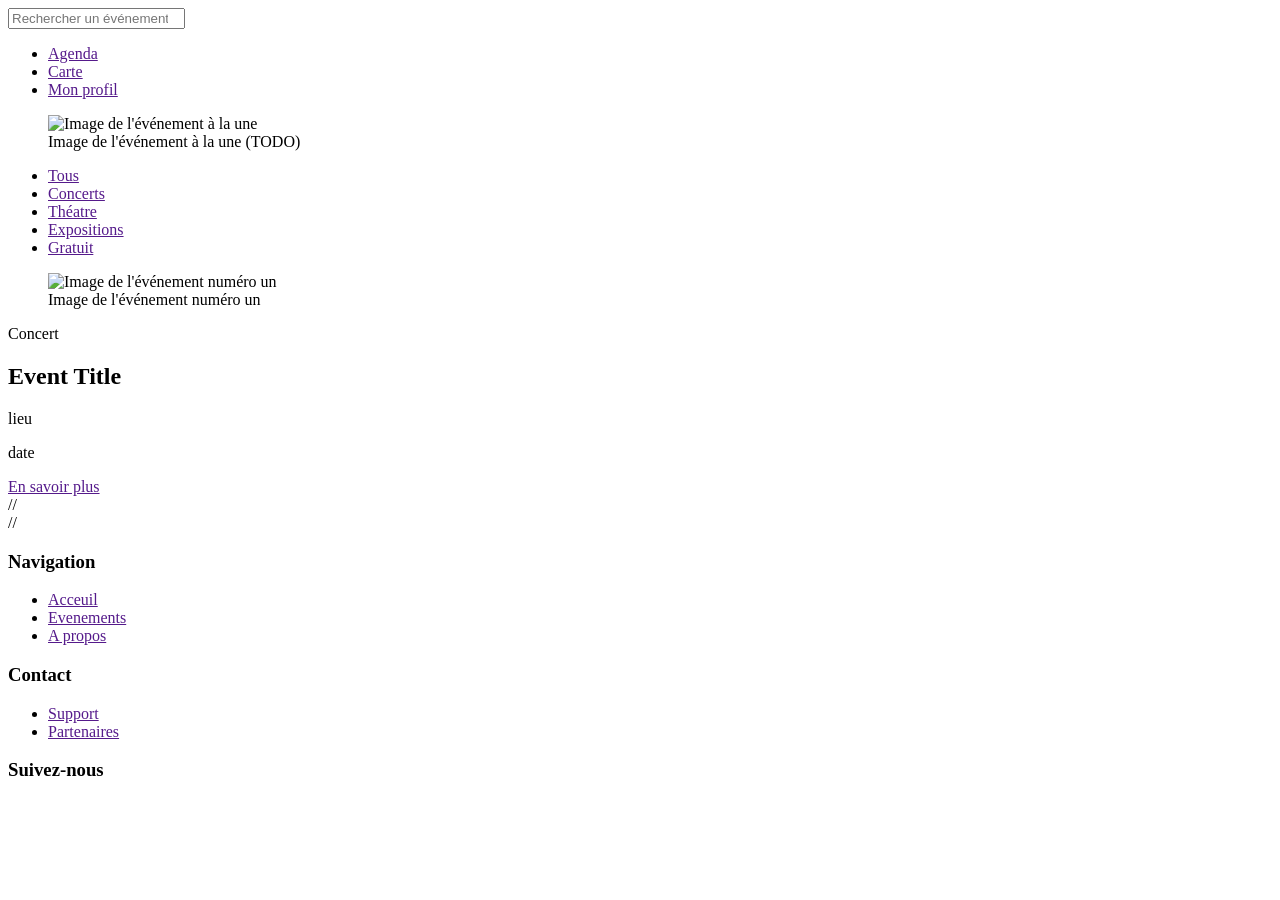
==== index.html @ 1925005e "feat: draft initial event platform structure   Initial WIP commit for the VillaNova event discovery " ====
<!DOCTYPE html>

<html lang="fr">

<head>
    <meta charset="UTF-8">
    <title>VillaNova</title>
    <script src="" defer></script>
</head>

<body>
    <header>
        <form action="" role="search">
            <input type="search" placeholder="Rechercher un événement..." aria-label="Rechercher un événement">
        </form>
        <nav aria-label="Navigation principale">
            <ul>
                <li><a href="">Agenda</a></li>
                <li><a href="">Carte</a></li>
                <li><a href="">Mon profil</a></li>
            </ul>
        </nav>
    </header>

    <main>
        <!-- main event -->
        <section>
            <!-- picture as required many versions of same picture depending on screen -->
            <!-- source used to input a media query condition and let the browser choose -->
            <figure>
                <picture>
                    <source media="(max-width: 768)px" type="Image/webp" srcset="">
                    <source media="(min-width: 769)px" type="Image/webp" srcset="">
                    <img src="" alt="Image de l'événement à la une" loading="lazy">
                </picture>
                <figcaption>
                    Image de l'événement à la une (TODO)
                </figcaption>
            </figure>
        </section>

        <section>
            <!-- filtres -->
            <nav aria-label="Filtres des événements">
                <ul>
                    <li><a href="">Tous</a></li>
                    <li><a href="">Concerts</a></li>
                    <li><a href="">Théatre</a></li>
                    <li><a href="">Expositions</a></li>
                    <li><a href="">Gratuit</a></li>
                </ul>
            </nav>

            <div>
                <article>
                    <figure>
                        <picture>
                            <source media="(max-width: 768)px" type="Image/webp" srcset="">
                            <source media="(min-width: 769)px" type="Image/webp" srcset="">
                            <img src="" alt="Image de l'événement numéro un" loading="lazy">
                        </picture>
                        <figcaption>
                            Image de l'événement numéro un
                        </figcaption>
                    </figure>
                    <!-- filtres -->
                    <span>Concert</span>
                    <h2>Event Title</h2>
                    <p>lieu</p>
                    <p>date</p>
                    <a href="" aria-label="En savoir plus sur l'événement Event Title">En savoir plus</a>
                </article>
                <article>
                    //
                </article>
                <article>
                    //
                </article>
            </div>
        </section>
    </main>

    <footer>
        <div>
            <!-- box footer -->
            <div>
                <h3>Navigation</h3>
                <ul>
                    <li><a href="">Acceuil</a></li>
                    <li><a href="">Evenements</a></li>
                    <li><a href="">A propos</a></li>
                </ul>
            </div>
            <div>
                <h3>Contact</h3>
                <ul>
                    <li><a href="">Support</a></li>
                    <li><a href="">Partenaires</a></li>
                </ul>
            </div>
            <div>
                <h3>Suivez-nous</h3>
            </div>
        </div>
    </footer>
</body>

</html>
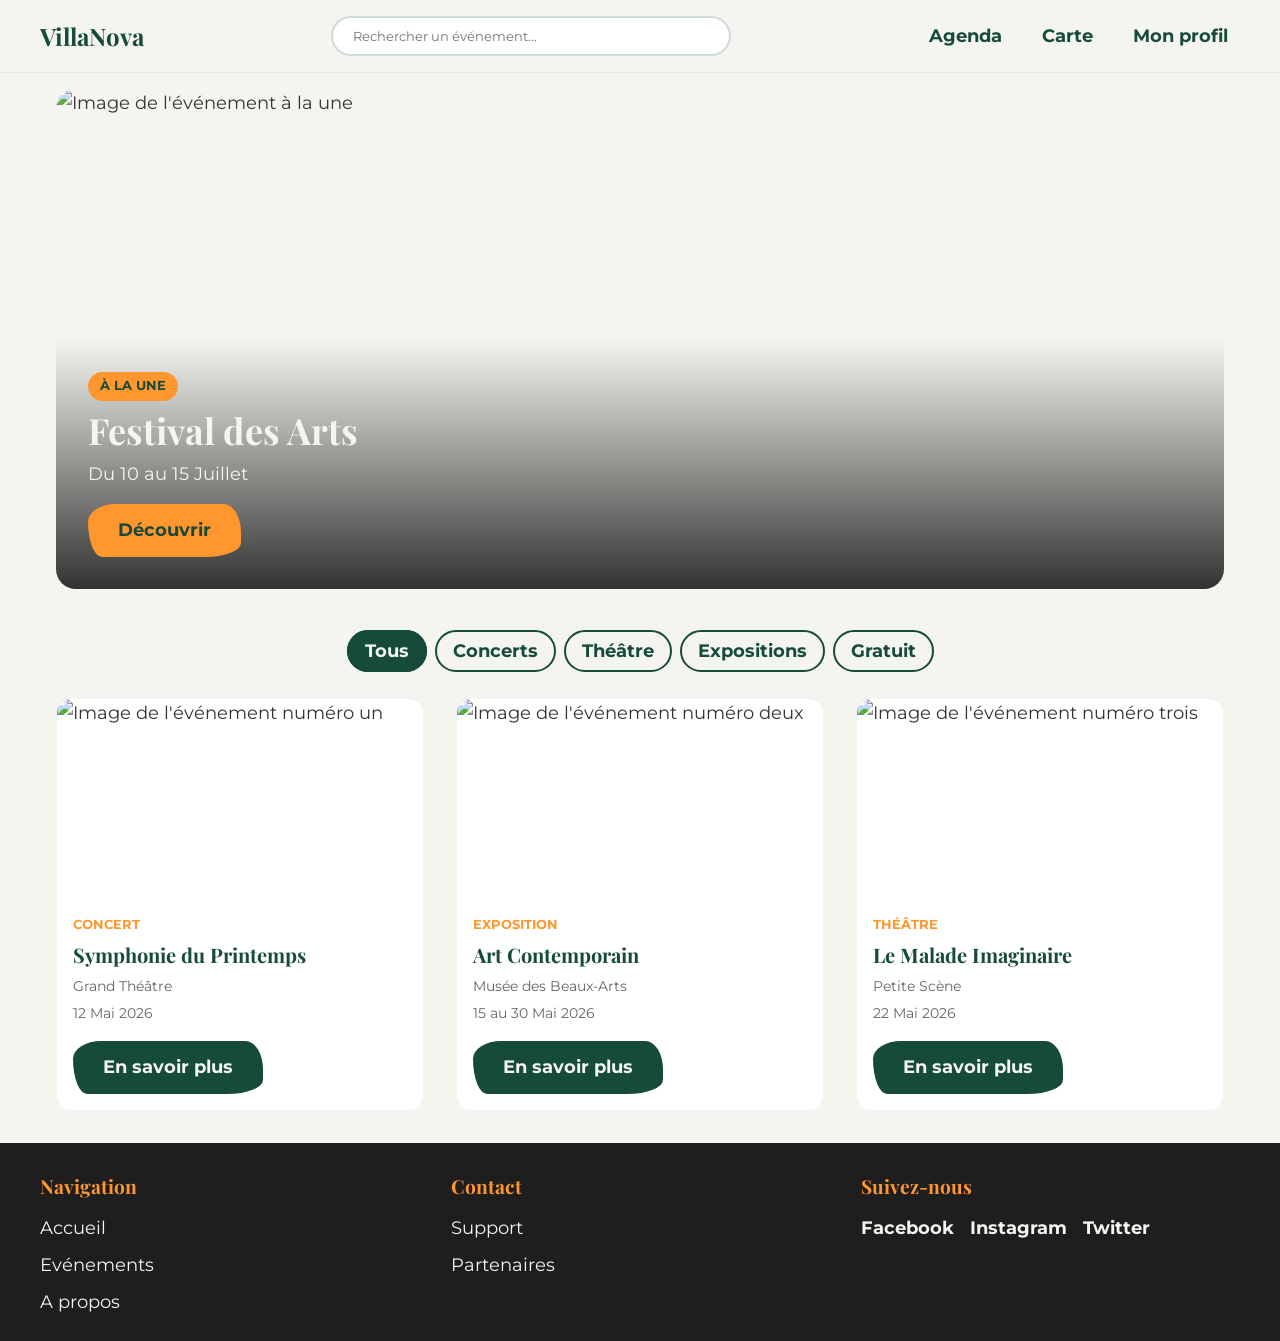
==== commit 63692cae: "feat: implement initial landing page and event detail structures    - Refactor index.html with seman" ====
--- a/index.html
+++ b/index.html
@@ -1,105 +1,136 @@
 <!DOCTYPE html>
-
 <html lang="fr">
 
 <head>
     <meta charset="UTF-8">
+    <meta name="viewport" content="width=device-width, initial-scale=1.0">
     <title>VillaNova</title>
+    <link rel="stylesheet" href="main.css">
     <script src="" defer></script>
 </head>
 
 <body>
-    <header>
-        <form action="" role="search">
-            <input type="search" placeholder="Rechercher un événement..." aria-label="Rechercher un événement">
-        </form>
-        <nav aria-label="Navigation principale">
-            <ul>
-                <li><a href="">Agenda</a></li>
-                <li><a href="">Carte</a></li>
-                <li><a href="">Mon profil</a></li>
-            </ul>
-        </nav>
+    <header class="site-header">
+        <div class="header-container">
+            <a href="index.html" class="logo">VillaNova</a>
+            <form action="" role="search" class="search-form">
+                <input type="search" placeholder="Rechercher un événement..." aria-label="Rechercher un événement">
+            </form>
+            <nav class="main-nav" aria-label="Navigation principale">
+                <ul>
+                    <li><a href="index.html">Agenda</a></li>
+                    <li><a href="">Carte</a></li>
+                    <li><a href="">Mon profil</a></li>
+                </ul>
+            </nav>
+        </div>
     </header>
 
     <main>
-        <!-- main event -->
-        <section>
-            <!-- picture as required many versions of same picture depending on screen -->
-            <!-- source used to input a media query condition and let the browser choose -->
-            <figure>
+        <section class="hero">
+            <figure class="hero-figure">
                 <picture>
-                    <source media="(max-width: 768)px" type="Image/webp" srcset="">
-                    <source media="(min-width: 769)px" type="Image/webp" srcset="">
-                    <img src="" alt="Image de l'événement à la une" loading="lazy">
+                    <source media="(max-width: 768px)" type="image/webp" srcset="https://placehold.co/800x400/164A3B/FFF?text=Hero+Mobile">
+                    <source media="(min-width: 769px)" type="image/webp" srcset="https://placehold.co/1200x500/164A3B/FFF?text=Hero+Desktop">
+                    <img src="https://placehold.co/1200x500/164A3B/FFF" alt="Image de l'événement à la une" loading="lazy">
                 </picture>
-                <figcaption>
-                    Image de l'événement à la une (TODO)
-                </figcaption>
+                <div class="hero-content">
+                    <span class="hero-tag">À la une</span>
+                    <h2 class="hero-title">Festival des Arts</h2>
+                    <p class="hero-date">Du 10 au 15 Juillet</p>
+                    <a href="event-detail.html" class="btn-secondary">Découvrir</a>
+                </div>
             </figure>
         </section>
 
-        <section>
-            <!-- filtres -->
-            <nav aria-label="Filtres des événements">
+        <section class="events-section">
+            <nav class="filters-nav" aria-label="Filtres des événements">
                 <ul>
-                    <li><a href="">Tous</a></li>
+                    <li><a href="" class="active">Tous</a></li>
                     <li><a href="">Concerts</a></li>
-                    <li><a href="">Théatre</a></li>
+                    <li><a href="">Théâtre</a></li>
                     <li><a href="">Expositions</a></li>
                     <li><a href="">Gratuit</a></li>
                 </ul>
             </nav>
 
-            <div>
-                <article>
-                    <figure>
+            <div class="events-grid">
+                <article class="event-card">
+                    <figure class="event-image">
                         <picture>
-                            <source media="(max-width: 768)px" type="Image/webp" srcset="">
-                            <source media="(min-width: 769)px" type="Image/webp" srcset="">
-                            <img src="" alt="Image de l'événement numéro un" loading="lazy">
+                            <source media="(max-width: 768px)" type="image/webp" srcset="https://placehold.co/400x300/E5E7EB/2A2A2A?text=Event+1">
+                            <source media="(min-width: 769px)" type="image/webp" srcset="https://placehold.co/400x300/E5E7EB/2A2A2A?text=Event+1">
+                            <img src="https://placehold.co/400x300/E5E7EB/2A2A2A?text=Event+1" alt="Image de l'événement numéro un" loading="lazy">
                         </picture>
-                        <figcaption>
-                            Image de l'événement numéro un
-                        </figcaption>
                     </figure>
-                    <!-- filtres -->
-                    <span>Concert</span>
-                    <h2>Event Title</h2>
-                    <p>lieu</p>
-                    <p>date</p>
-                    <a href="" aria-label="En savoir plus sur l'événement Event Title">En savoir plus</a>
+                    <div class="event-content">
+                        <span class="event-category">Concert</span>
+                        <h3 class="event-title">Symphonie du Printemps</h3>
+                        <p class="event-location">Grand Théâtre</p>
+                        <p class="event-date">12 Mai 2026</p>
+                        <a href="event-detail.html" class="btn-primary" aria-label="En savoir plus sur l'événement Symphonie du Printemps">En savoir plus</a>
+                    </div>
                 </article>
-                <article>
-                    //
+                <article class="event-card">
+                    <figure class="event-image">
+                        <picture>
+                            <source media="(max-width: 768px)" type="image/webp" srcset="https://placehold.co/400x300/E5E7EB/2A2A2A?text=Event+2">
+                            <source media="(min-width: 769px)" type="image/webp" srcset="https://placehold.co/400x300/E5E7EB/2A2A2A?text=Event+2">
+                            <img src="https://placehold.co/400x300/E5E7EB/2A2A2A?text=Event+2" alt="Image de l'événement numéro deux" loading="lazy">
+                        </picture>
+                    </figure>
+                    <div class="event-content">
+                        <span class="event-category">Exposition</span>
+                        <h3 class="event-title">Art Contemporain</h3>
+                        <p class="event-location">Musée des Beaux-Arts</p>
+                        <p class="event-date">15 au 30 Mai 2026</p>
+                        <a href="event-detail.html" class="btn-primary" aria-label="En savoir plus sur l'événement Art Contemporain">En savoir plus</a>
+                    </div>
                 </article>
-                <article>
-                    //
+                <article class="event-card">
+                    <figure class="event-image">
+                        <picture>
+                            <source media="(max-width: 768px)" type="image/webp" srcset="https://placehold.co/400x300/E5E7EB/2A2A2A?text=Event+3">
+                            <source media="(min-width: 769px)" type="image/webp" srcset="https://placehold.co/400x300/E5E7EB/2A2A2A?text=Event+3">
+                            <img src="https://placehold.co/400x300/E5E7EB/2A2A2A?text=Event+3" alt="Image de l'événement numéro trois" loading="lazy">
+                        </picture>
+                    </figure>
+                    <div class="event-content">
+                        <span class="event-category">Théâtre</span>
+                        <h3 class="event-title">Le Malade Imaginaire</h3>
+                        <p class="event-location">Petite Scène</p>
+                        <p class="event-date">22 Mai 2026</p>
+                        <a href="event-detail.html" class="btn-primary" aria-label="En savoir plus sur l'événement Le Malade Imaginaire">En savoir plus</a>
+                    </div>
                 </article>
             </div>
         </section>
     </main>
 
-    <footer>
-        <div>
-            <!-- box footer -->
-            <div>
+    <footer class="site-footer">
+        <div class="footer-container">
+            <div class="footer-box">
                 <h3>Navigation</h3>
                 <ul>
-                    <li><a href="">Acceuil</a></li>
-                    <li><a href="">Evenements</a></li>
+                    <li><a href="index.html">Accueil</a></li>
+                    <li><a href="">Evénements</a></li>
                     <li><a href="">A propos</a></li>
                 </ul>
             </div>
-            <div>
+            <div class="footer-box">
                 <h3>Contact</h3>
                 <ul>
                     <li><a href="">Support</a></li>
                     <li><a href="">Partenaires</a></li>
                 </ul>
             </div>
-            <div>
+            <div class="footer-box">
                 <h3>Suivez-nous</h3>
+                <ul class="social-links">
+                    <li><a href="#">Facebook</a></li>
+                    <li><a href="#">Instagram</a></li>
+                    <li><a href="#">Twitter</a></li>
+                </ul>
             </div>
         </div>
     </footer>
--- a/main.css
+++ b/main.css
@@ -0,0 +1,547 @@
+@import url("https://fonts.googleapis.com/css2?family=Lexend:wght@400;500&family=Montserrat:wght@400;700&family=Playfair+Display:ital,wght@0,400;0,700;1,400&display=swap");
+.btn-primary {
+  padding: 12px 30px;
+  border-radius: 40px 25px 50px 20px/25px 40px 20px 50px;
+  border: none;
+  font-family: "Montserrat", sans-serif;
+  font-weight: bold;
+  cursor: pointer;
+  text-decoration: none;
+  display: inline-block;
+  transition: all 0.3s ease;
+}
+.btn-primary:hover {
+  opacity: 0.85;
+  transform: translateY(-2px);
+  border-radius: 25px 40px 20px 50px/40px 25px 50px 20px;
+}
+.btn-primary:focus-visible {
+  outline: 3px solid #FF962E;
+  outline-offset: 4px;
+}
+.btn-primary {
+  background-color: #164A3B;
+  color: #F5F5F0;
+}
+
+.btn-secondary {
+  padding: 12px 30px;
+  border-radius: 40px 25px 50px 20px/25px 40px 20px 50px;
+  border: none;
+  font-family: "Montserrat", sans-serif;
+  font-weight: bold;
+  cursor: pointer;
+  text-decoration: none;
+  display: inline-block;
+  transition: all 0.3s ease;
+}
+.btn-secondary:hover {
+  opacity: 0.85;
+  transform: translateY(-2px);
+  border-radius: 25px 40px 20px 50px/40px 25px 50px 20px;
+}
+.btn-secondary:focus-visible {
+  outline: 3px solid #FF962E;
+  outline-offset: 4px;
+}
+.btn-secondary {
+  background-color: #FF962E;
+  color: #164A3B;
+}
+
+.btn-outline {
+  padding: 12px 30px;
+  border-radius: 40px 25px 50px 20px/25px 40px 20px 50px;
+  border: none;
+  font-family: "Montserrat", sans-serif;
+  font-weight: bold;
+  cursor: pointer;
+  text-decoration: none;
+  display: inline-block;
+  transition: all 0.3s ease;
+}
+.btn-outline:hover {
+  opacity: 0.85;
+  transform: translateY(-2px);
+  border-radius: 25px 40px 20px 50px/40px 25px 50px 20px;
+}
+.btn-outline:focus-visible {
+  outline: 3px solid #FF962E;
+  outline-offset: 4px;
+}
+.btn-outline {
+  background-color: transparent;
+  border: 2px solid #164A3B;
+  color: #164A3B;
+}
+
+* {
+  margin: 0;
+  padding: 0;
+  box-sizing: border-box;
+}
+
+body {
+  background-color: #F5F5F0;
+}
+
+html {
+  font-size: 100%;
+}
+
+body {
+  font-family: "Montserrat", sans-serif;
+  font-size: clamp(1rem, 1vw + 0.8rem, 1.125rem);
+  line-height: 1.6;
+  color: #333;
+}
+
+h1,
+h2,
+h3,
+h4 {
+  font-family: "Playfair Display", serif;
+  color: #164A3B;
+  line-height: 1.2;
+  margin-bottom: 0.5em;
+}
+
+h1 {
+  font-size: clamp(2rem, 4vw + 1rem, 3rem);
+}
+
+h2 {
+  font-size: clamp(1.75rem, 3vw + 1rem, 2.25rem);
+}
+
+h3 {
+  font-size: clamp(1.5rem, 2vw + 1rem, 1.75rem);
+}
+
+h4 {
+  font-size: clamp(1.25rem, 1.5vw + 1rem, 1.5rem);
+}
+
+.dyslexic-mode {
+  font-family: "Lexend", sans-serif !important;
+}
+.dyslexic-mode h1,
+.dyslexic-mode h2,
+.dyslexic-mode h3,
+.dyslexic-mode h4,
+.dyslexic-mode p,
+.dyslexic-mode span,
+.dyslexic-mode a,
+.dyslexic-mode button {
+  font-family: "Lexend", sans-serif !important;
+  letter-spacing: 0.05em;
+  line-height: 1.8;
+}
+
+.site-header {
+  background-color: #F5F5F0;
+  padding: 16px;
+  border-bottom: 1px solid rgba(0, 0, 0, 0.05);
+}
+.site-header .header-container {
+  max-width: 1200px;
+  margin: 0 auto;
+  display: flex;
+  flex-direction: column;
+  gap: 16px;
+}
+@media (min-width: 768px) {
+  .site-header .header-container {
+    flex-direction: row;
+    align-items: center;
+    justify-content: space-between;
+  }
+}
+.site-header .logo {
+  font-family: "Playfair Display", serif;
+  font-size: 1.5rem;
+  font-weight: bold;
+  color: #164A3B;
+  text-decoration: none;
+}
+.site-header .search-form {
+  flex-grow: 1;
+  max-width: 400px;
+}
+.site-header .search-form input[type=search] {
+  width: 100%;
+  padding: 10px 20px;
+  border: 2px solid rgba(22, 74, 59, 0.2);
+  border-radius: 25px;
+  font-family: "Montserrat", sans-serif;
+  transition: all 0.3s ease;
+}
+.site-header .search-form input[type=search]:focus-visible {
+  outline: none;
+  border-color: #FF962E;
+}
+.site-header .main-nav ul {
+  list-style: none;
+  display: flex;
+  gap: 16px;
+  justify-content: center;
+}
+@media (min-width: 768px) {
+  .site-header .main-nav ul {
+    justify-content: flex-end;
+  }
+}
+.site-header .main-nav ul li a {
+  text-decoration: none;
+  color: #164A3B;
+  font-weight: bold;
+  padding: 8px 12px;
+  border-radius: 20px;
+  transition: all 0.3s ease;
+}
+.site-header .main-nav ul li a:hover, .site-header .main-nav ul li a.active {
+  background-color: rgba(255, 150, 46, 0.1);
+  color: #FF962E;
+}
+
+.hero {
+  padding: 16px;
+  max-width: 1200px;
+  margin: 0 auto;
+}
+.hero .hero-figure {
+  position: relative;
+  margin: 0;
+  border-radius: 20px;
+  overflow: hidden;
+}
+.hero .hero-figure img {
+  width: 100%;
+  height: 400px;
+  -o-object-fit: cover;
+     object-fit: cover;
+  display: block;
+}
+@media (min-width: 1024px) {
+  .hero .hero-figure img {
+    height: 500px;
+  }
+}
+.hero .hero-figure .hero-content {
+  position: absolute;
+  bottom: 0;
+  left: 0;
+  right: 0;
+  padding: 32px;
+  background: linear-gradient(to top, rgba(30, 30, 30, 0.9), transparent);
+  color: #F5F5F0;
+}
+.hero .hero-figure .hero-content .hero-tag {
+  background-color: #FF962E;
+  color: #164A3B;
+  padding: 4px 12px;
+  border-radius: 20px;
+  font-size: 0.8rem;
+  font-weight: bold;
+  text-transform: uppercase;
+  display: inline-block;
+  margin-bottom: 8px;
+}
+.hero .hero-figure .hero-content .hero-title {
+  color: #F5F5F0;
+  margin-bottom: 8px;
+}
+.hero .hero-figure .hero-content .hero-date {
+  font-size: 1.1rem;
+  margin-bottom: 16px;
+}
+
+.events-section {
+  max-width: 1200px;
+  margin: 32px auto;
+  padding: 0 16px;
+}
+.events-section .filters-nav {
+  margin-bottom: 32px;
+}
+.events-section .filters-nav ul {
+  list-style: none;
+  display: flex;
+  flex-wrap: wrap;
+  gap: 8px;
+  justify-content: center;
+}
+.events-section .filters-nav ul li a {
+  text-decoration: none;
+  color: #164A3B;
+  padding: 8px 16px;
+  border: 2px solid #164A3B;
+  border-radius: 25px;
+  font-weight: bold;
+  transition: all 0.3s ease;
+}
+.events-section .filters-nav ul li a:hover, .events-section .filters-nav ul li a.active {
+  background-color: #164A3B;
+  color: #F5F5F0;
+}
+
+.events-grid {
+  display: grid;
+  grid-template-columns: 1fr;
+  gap: 32px;
+}
+@media (min-width: 768px) {
+  .events-grid {
+    grid-template-columns: repeat(2, 1fr);
+  }
+}
+@media (min-width: 1024px) {
+  .events-grid {
+    grid-template-columns: repeat(3, 1fr);
+  }
+}
+.events-grid .event-card {
+  background-color: white;
+  border-radius: 15px;
+  overflow: hidden;
+  display: flex;
+  flex-direction: column;
+  transition: transform 0.3s ease, box-shadow 0.3s ease;
+  border: 1px solid rgba(0, 0, 0, 0.05);
+}
+.events-grid .event-card:hover {
+  transform: translateY(-5px);
+  box-shadow: 0 10px 20px rgba(0, 0, 0, 0.1);
+}
+.events-grid .event-card .event-image {
+  margin: 0;
+  width: 100%;
+  height: 200px;
+}
+.events-grid .event-card .event-image img {
+  width: 100%;
+  height: 100%;
+  -o-object-fit: cover;
+     object-fit: cover;
+}
+.events-grid .event-card .event-content {
+  padding: 16px;
+  display: flex;
+  flex-direction: column;
+  flex-grow: 1;
+}
+.events-grid .event-card .event-content .event-category {
+  font-family: "Montserrat", sans-serif;
+  font-size: 0.8rem;
+  text-transform: uppercase;
+  color: #FF962E;
+  font-weight: bold;
+  margin-bottom: 8px;
+}
+.events-grid .event-card .event-content .event-title {
+  font-size: 1.25rem;
+  margin-bottom: 8px;
+  color: #164A3B;
+}
+.events-grid .event-card .event-content .event-location, .events-grid .event-card .event-content .event-date {
+  font-size: 0.9rem;
+  color: #666;
+  margin-bottom: 4px;
+}
+.events-grid .event-card .event-content .event-date {
+  margin-bottom: 16px;
+}
+.events-grid .event-card .event-content .btn-primary {
+  margin-top: auto;
+  align-self: flex-start;
+}
+
+.event-detail-page {
+  max-width: 1000px;
+  margin: 0 auto;
+  padding: 16px;
+}
+.event-detail-page .event-hero-image {
+  margin: 0;
+  width: 100%;
+  height: 300px;
+  overflow: hidden;
+  border-radius: 20px;
+}
+.event-detail-page .event-hero-image img {
+  width: 100%;
+  height: 100%;
+  -o-object-fit: cover;
+     object-fit: cover;
+}
+@media (min-width: 1024px) {
+  .event-detail-page .event-hero-image {
+    height: 500px;
+  }
+}
+.event-detail-page .event-detail-header {
+  margin-top: 32px;
+  text-align: center;
+}
+.event-detail-page .event-detail-header .event-category {
+  color: #FF962E;
+  font-family: "Montserrat", sans-serif;
+  font-weight: bold;
+  text-transform: uppercase;
+  letter-spacing: 1px;
+}
+.event-detail-page .event-detail-header .event-title {
+  font-size: clamp(2rem, 5vw, 3.5rem);
+  margin: 8px 0;
+}
+.event-detail-page .event-detail-header .event-tagline {
+  font-style: italic;
+  color: #666;
+  font-size: 1.1rem;
+}
+.event-detail-page .event-key-info {
+  margin: 32px 0;
+}
+.event-detail-page .event-key-info ul {
+  list-style: none;
+  display: flex;
+  flex-direction: column;
+  gap: 16px;
+  background: white;
+  padding: 16px;
+  border-radius: 15px;
+  box-shadow: 0 4px 6px rgba(0, 0, 0, 0.05);
+}
+@media (min-width: 768px) {
+  .event-detail-page .event-key-info ul {
+    flex-direction: row;
+    justify-content: space-around;
+    text-align: center;
+  }
+}
+.event-detail-page .event-key-info ul li {
+  font-family: "Montserrat", sans-serif;
+  font-size: 1.1rem;
+}
+.event-detail-page .event-key-info ul li strong {
+  color: #164A3B;
+  font-size: 0.9rem;
+  text-transform: uppercase;
+  letter-spacing: 1px;
+}
+.event-detail-page .event-action {
+  margin-bottom: 32px;
+  text-align: center;
+}
+.event-detail-page .event-action .btn-primary {
+  font-size: 1.2rem;
+  padding: 16px 40px;
+}
+.event-detail-page .event-body {
+  display: grid;
+  grid-template-columns: 1fr;
+  gap: 32px;
+}
+@media (min-width: 1024px) {
+  .event-detail-page .event-body {
+    grid-template-columns: 2fr 1fr;
+    align-items: start;
+  }
+}
+.event-detail-page .event-description h2 {
+  margin-bottom: 16px;
+  border-bottom: 2px solid #FF962E;
+  padding-bottom: 8px;
+  display: inline-block;
+}
+.event-detail-page .event-description p {
+  font-family: "Montserrat", sans-serif;
+  line-height: 1.8;
+  margin-bottom: 16px;
+  color: #444;
+}
+.event-detail-page .event-practical-info {
+  background-color: #164A3B;
+  color: #F5F5F0;
+  padding: 32px;
+  border-radius: 60% 40% 30% 70%/60% 30% 70% 40%;
+}
+.event-detail-page .event-practical-info h3 {
+  color: #FF962E;
+  margin-bottom: 16px;
+}
+.event-detail-page .event-practical-info ul {
+  list-style: none;
+}
+.event-detail-page .event-practical-info ul li {
+  margin-bottom: 16px;
+  line-height: 1.4;
+}
+.event-detail-page .event-practical-info ul li strong {
+  color: #FF962E;
+  display: block;
+  font-size: 0.9rem;
+  text-transform: uppercase;
+  margin-bottom: 4px;
+}
+
+.site-footer {
+  background-color: #1E1E1E;
+  color: #F5F5F0;
+  padding: 32px 16px 16px;
+  margin-top: 32px;
+}
+.site-footer .footer-container {
+  max-width: 1200px;
+  margin: 0 auto;
+  display: grid;
+  grid-template-columns: 1fr;
+  gap: 32px;
+}
+@media (min-width: 768px) {
+  .site-footer .footer-container {
+    grid-template-columns: repeat(3, 1fr);
+  }
+}
+.site-footer .footer-box h3 {
+  color: #FF962E;
+  margin-bottom: 16px;
+  font-size: 1.2rem;
+}
+.site-footer .footer-box ul {
+  list-style: none;
+}
+.site-footer .footer-box ul li {
+  margin-bottom: 8px;
+}
+.site-footer .footer-box ul li a {
+  color: #F5F5F0;
+  text-decoration: none;
+  transition: color 0.3s ease;
+}
+.site-footer .footer-box ul li a:hover {
+  color: #FF962E;
+}
+.site-footer .footer-box .social-links {
+  display: flex;
+  gap: 16px;
+  list-style: none;
+}
+.site-footer .footer-box .social-links li a {
+  color: #F5F5F0;
+  text-decoration: none;
+  transition: color 0.3s ease;
+  font-weight: bold;
+}
+.site-footer .footer-box .social-links li a:hover {
+  color: #FF962E;
+}
+.site-footer .footer-bottom {
+  max-width: 1200px;
+  margin: 32px auto 0;
+  padding-top: 16px;
+  border-top: 1px solid rgba(255, 255, 255, 0.1);
+  text-align: center;
+  font-size: 0.9rem;
+  color: #999;
+}/*# sourceMappingURL=main.css.map */
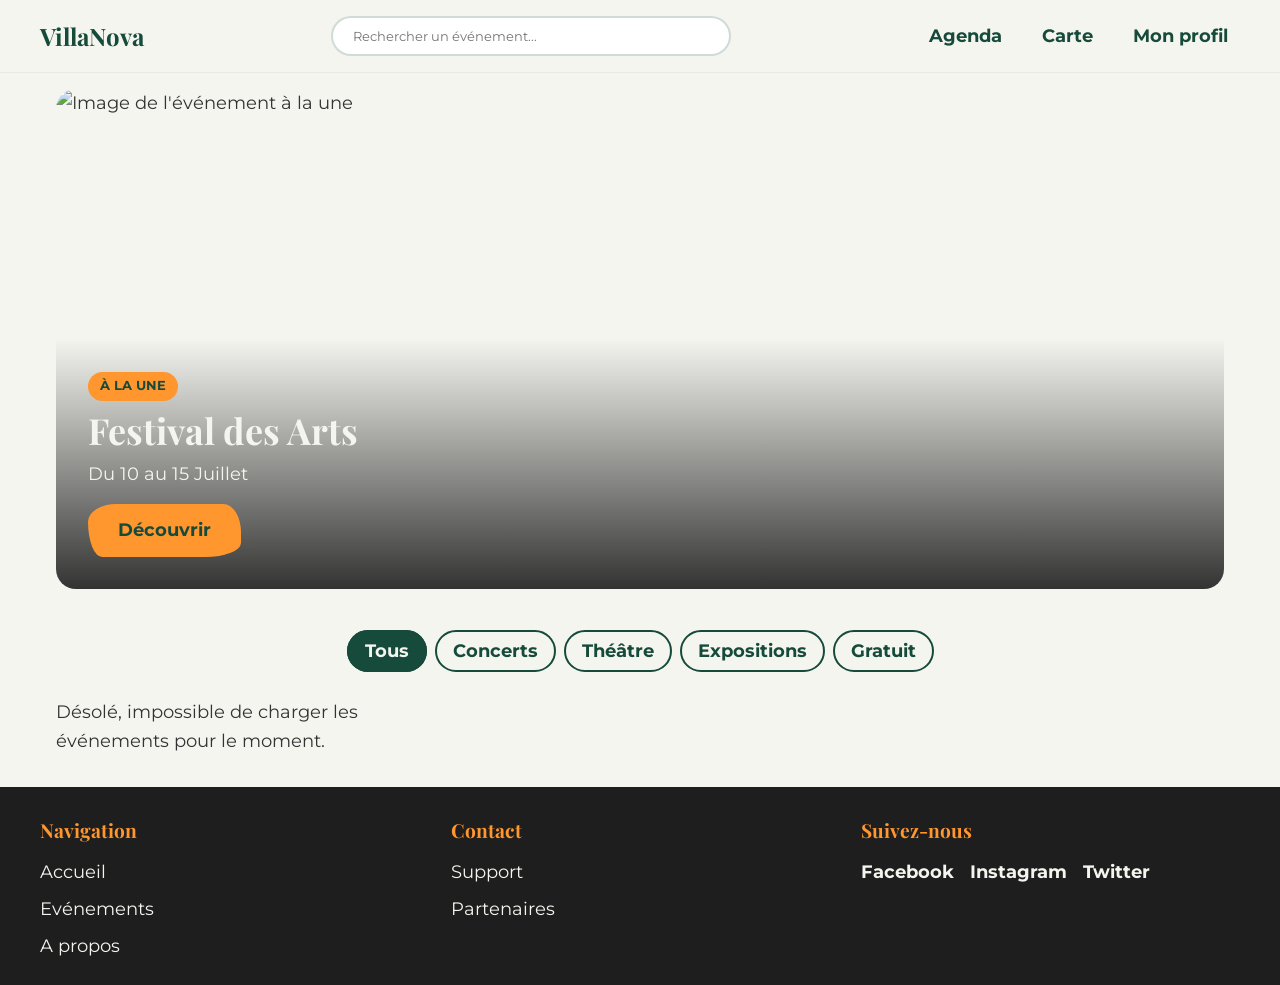
==== commit 83df775f: "feat(api): integrate OpenAgenda API for dynamic event listing" ====
--- a/index.html
+++ b/index.html
@@ -6,7 +6,7 @@
     <meta name="viewport" content="width=device-width, initial-scale=1.0">
     <title>VillaNova</title>
     <link rel="stylesheet" href="main.css">
-    <script src="" defer></script>
+    <script src="/api-openagenda.js" defer></script>
 </head>
 
 <body>
@@ -54,55 +54,8 @@
                 </ul>
             </nav>
 
-            <div class="events-grid">
-                <article class="event-card">
-                    <figure class="event-image">
-                        <picture>
-                            <source media="(max-width: 768px)" type="image/webp" srcset="https://placehold.co/400x300/E5E7EB/2A2A2A?text=Event+1">
-                            <source media="(min-width: 769px)" type="image/webp" srcset="https://placehold.co/400x300/E5E7EB/2A2A2A?text=Event+1">
-                            <img src="https://placehold.co/400x300/E5E7EB/2A2A2A?text=Event+1" alt="Image de l'événement numéro un" loading="lazy">
-                        </picture>
-                    </figure>
-                    <div class="event-content">
-                        <span class="event-category">Concert</span>
-                        <h3 class="event-title">Symphonie du Printemps</h3>
-                        <p class="event-location">Grand Théâtre</p>
-                        <p class="event-date">12 Mai 2026</p>
-                        <a href="event-detail.html" class="btn-primary" aria-label="En savoir plus sur l'événement Symphonie du Printemps">En savoir plus</a>
-                    </div>
-                </article>
-                <article class="event-card">
-                    <figure class="event-image">
-                        <picture>
-                            <source media="(max-width: 768px)" type="image/webp" srcset="https://placehold.co/400x300/E5E7EB/2A2A2A?text=Event+2">
-                            <source media="(min-width: 769px)" type="image/webp" srcset="https://placehold.co/400x300/E5E7EB/2A2A2A?text=Event+2">
-                            <img src="https://placehold.co/400x300/E5E7EB/2A2A2A?text=Event+2" alt="Image de l'événement numéro deux" loading="lazy">
-                        </picture>
-                    </figure>
-                    <div class="event-content">
-                        <span class="event-category">Exposition</span>
-                        <h3 class="event-title">Art Contemporain</h3>
-                        <p class="event-location">Musée des Beaux-Arts</p>
-                        <p class="event-date">15 au 30 Mai 2026</p>
-                        <a href="event-detail.html" class="btn-primary" aria-label="En savoir plus sur l'événement Art Contemporain">En savoir plus</a>
-                    </div>
-                </article>
-                <article class="event-card">
-                    <figure class="event-image">
-                        <picture>
-                            <source media="(max-width: 768px)" type="image/webp" srcset="https://placehold.co/400x300/E5E7EB/2A2A2A?text=Event+3">
-                            <source media="(min-width: 769px)" type="image/webp" srcset="https://placehold.co/400x300/E5E7EB/2A2A2A?text=Event+3">
-                            <img src="https://placehold.co/400x300/E5E7EB/2A2A2A?text=Event+3" alt="Image de l'événement numéro trois" loading="lazy">
-                        </picture>
-                    </figure>
-                    <div class="event-content">
-                        <span class="event-category">Théâtre</span>
-                        <h3 class="event-title">Le Malade Imaginaire</h3>
-                        <p class="event-location">Petite Scène</p>
-                        <p class="event-date">22 Mai 2026</p>
-                        <a href="event-detail.html" class="btn-primary" aria-label="En savoir plus sur l'événement Le Malade Imaginaire">En savoir plus</a>
-                    </div>
-                </article>
+            <div class="events-grid" id="events-container">
+                <!-- events are injected dynamically here using JS -->
             </div>
         </section>
     </main>
